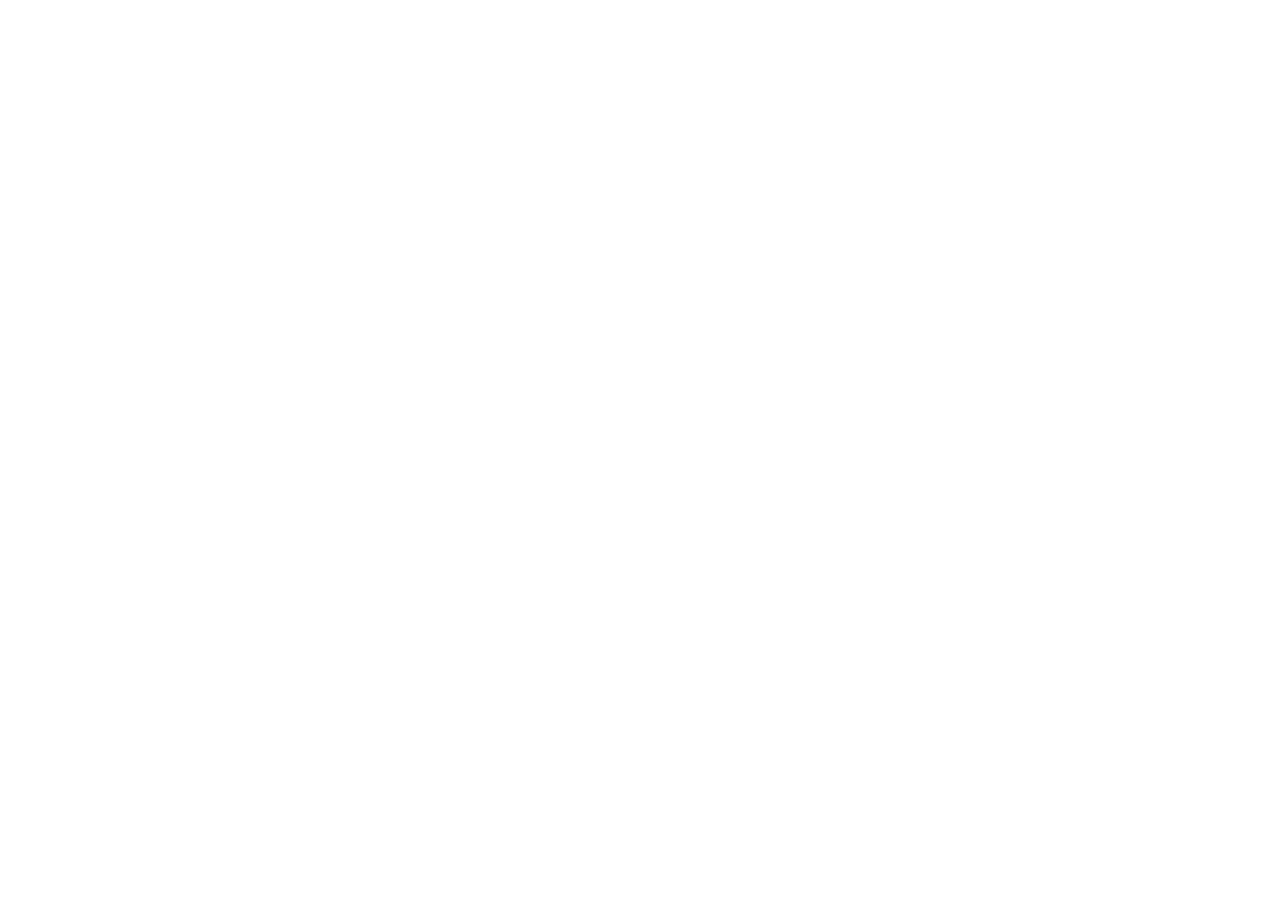
==== clouds.html @ 5653b6a5 "first commit" ====
<!DOCTYPE html>
<html lang="ja">
<head>
    <meta charset="UTF-8">
    <link rel="stylesheet" href="css/clouds.css">
    <link rel="stylesheet" href="css/style.css">
    <title>Document</title>
</head>
<body>
   
</body>
</html>
---- css/style.css ----
* {
    padding: 0;
    margin: 0;
    color: #001E4E;
}

body {
    font-family: 'Noto Sans JP', sans-serif;
}

/*すべてのheaderに------------------*/
header {
    height: 300px;
}

/*コンテンツを1020px以内に収める-------*/
.wrapper {
    width: 1020px;
    margin: auto;
}

/*font系の指示はここ------------------*/
h1 {
    padding: 32px 0px;
    font-size: 32px;
}

header span {
    font-size: 24px;
}

h2 {
    text-align: center;
    font-size: 24px;
}

h3 {
    font-size: 22px;
}

h4{
    font-size: 20px;
}

p {
    font-size: 16px;
}

/*横並びにしたいんだ------------------*/
.flex {
    display: flex;
}

/*すべてのfooterに共通することはここ-----*/
footer {
    height: 200px;
}

footer nav {
    padding: 50px 0px;
    display: flex;
    justify-content: center;
}

footer nav li {
    list-style: none;
}

footer nav li a {
    margin:0px 40px ;
}

footer h3 {
    font-family: Ink Free;
    text-align: center;
}

@media screen and (max-width:479px){
    /* ここにスマホ版のCSSを書いていくよ */
}
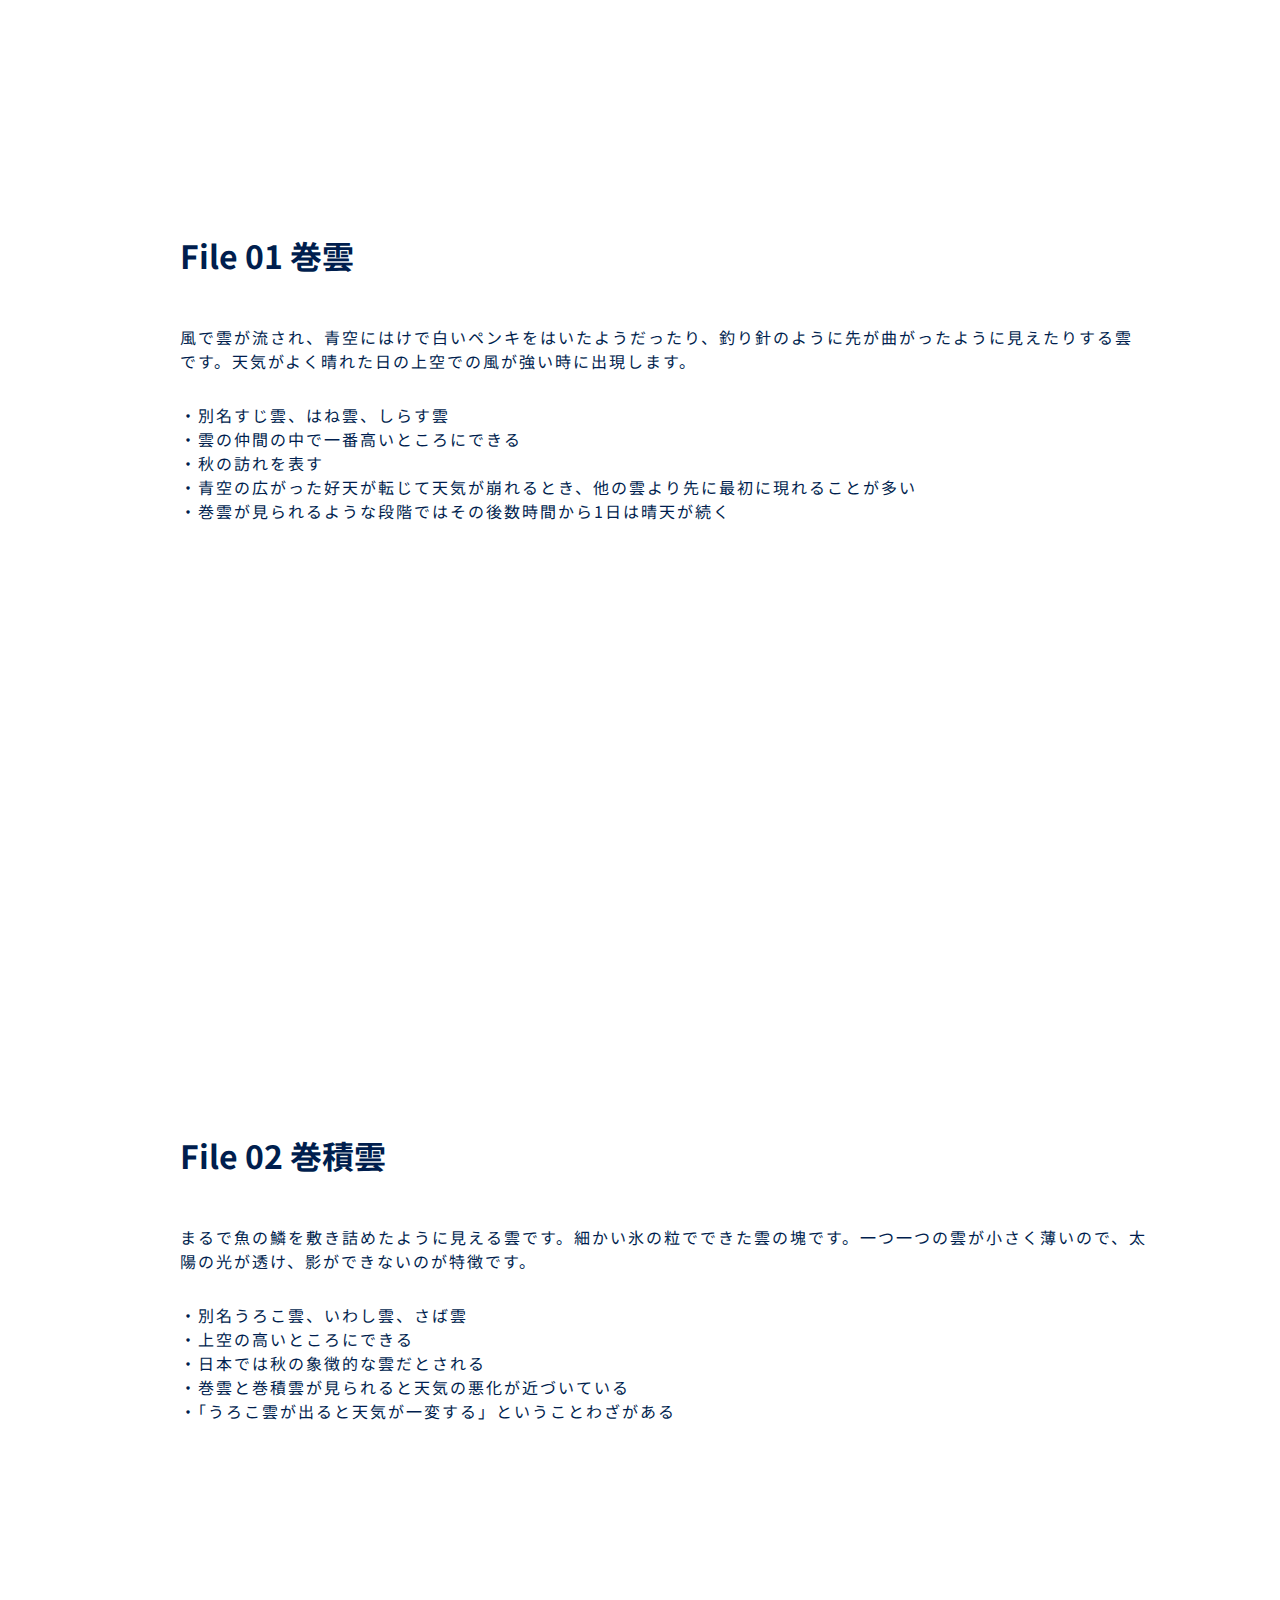
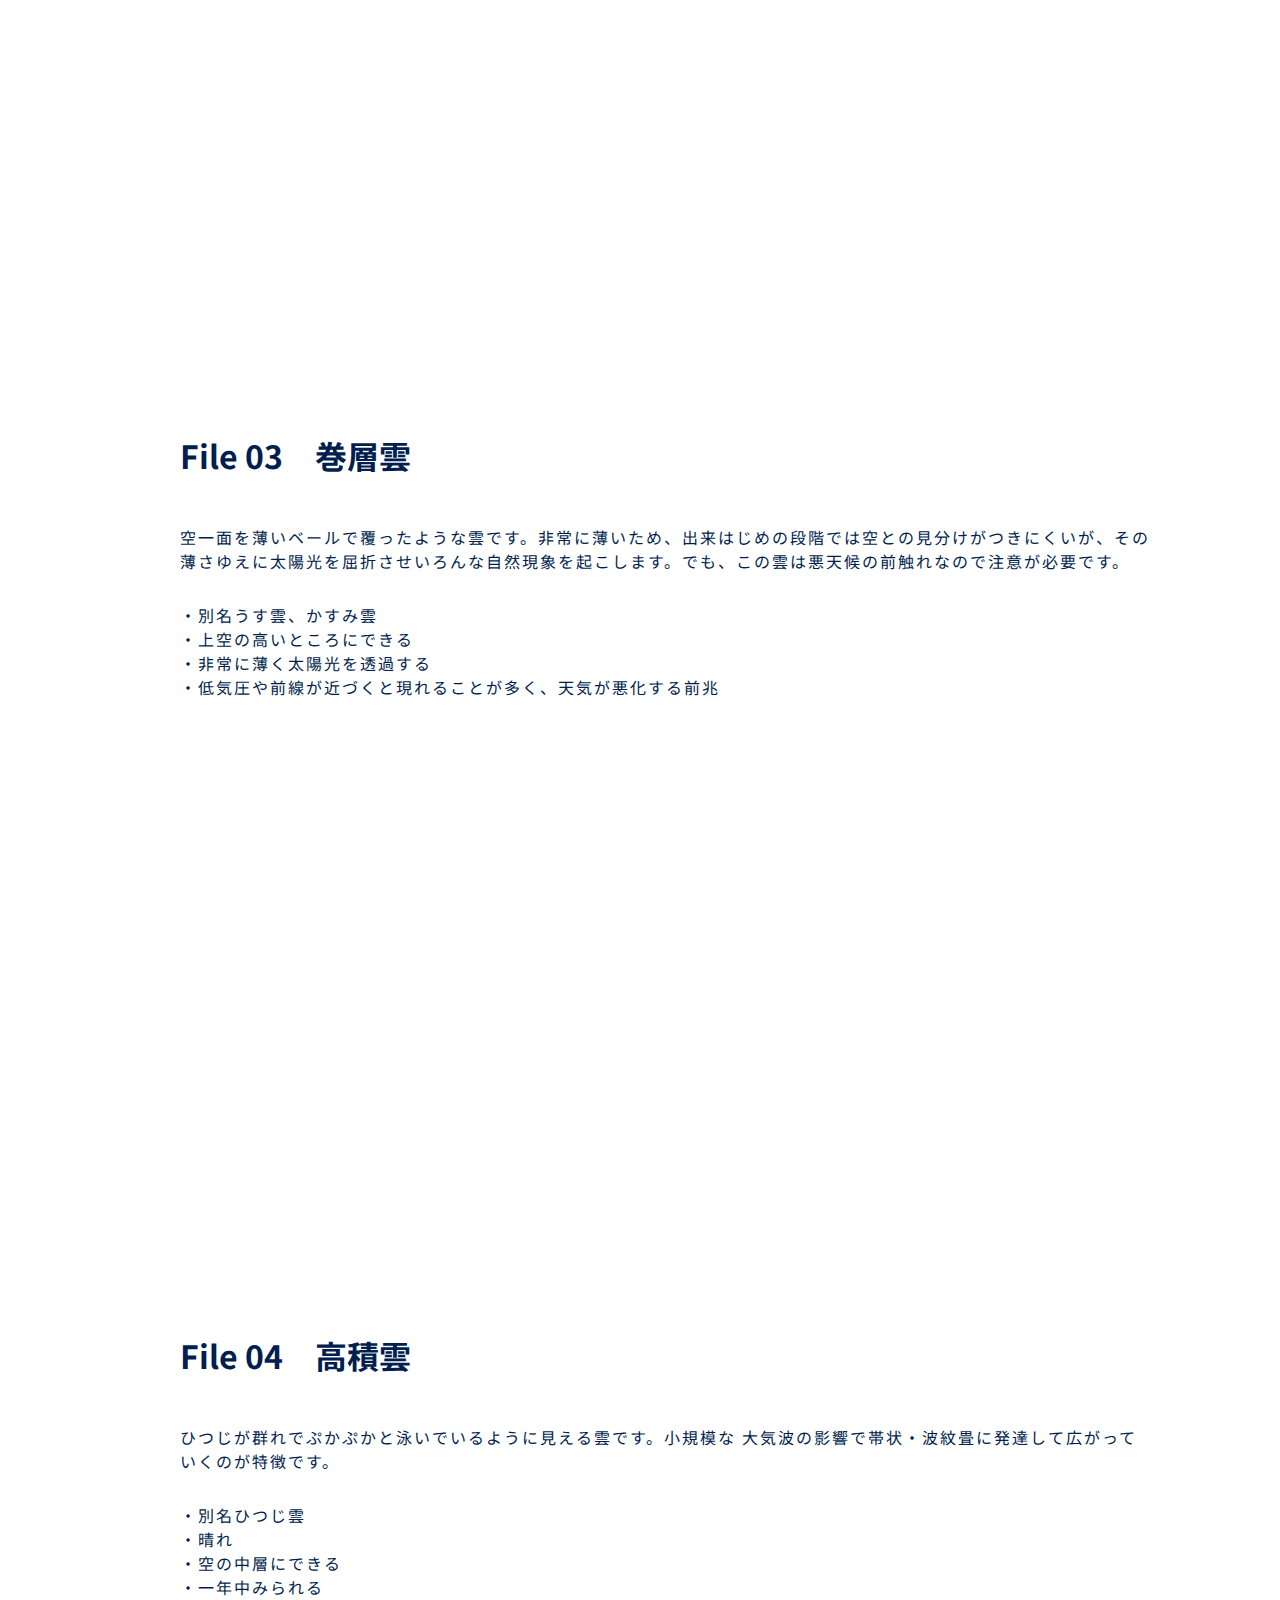
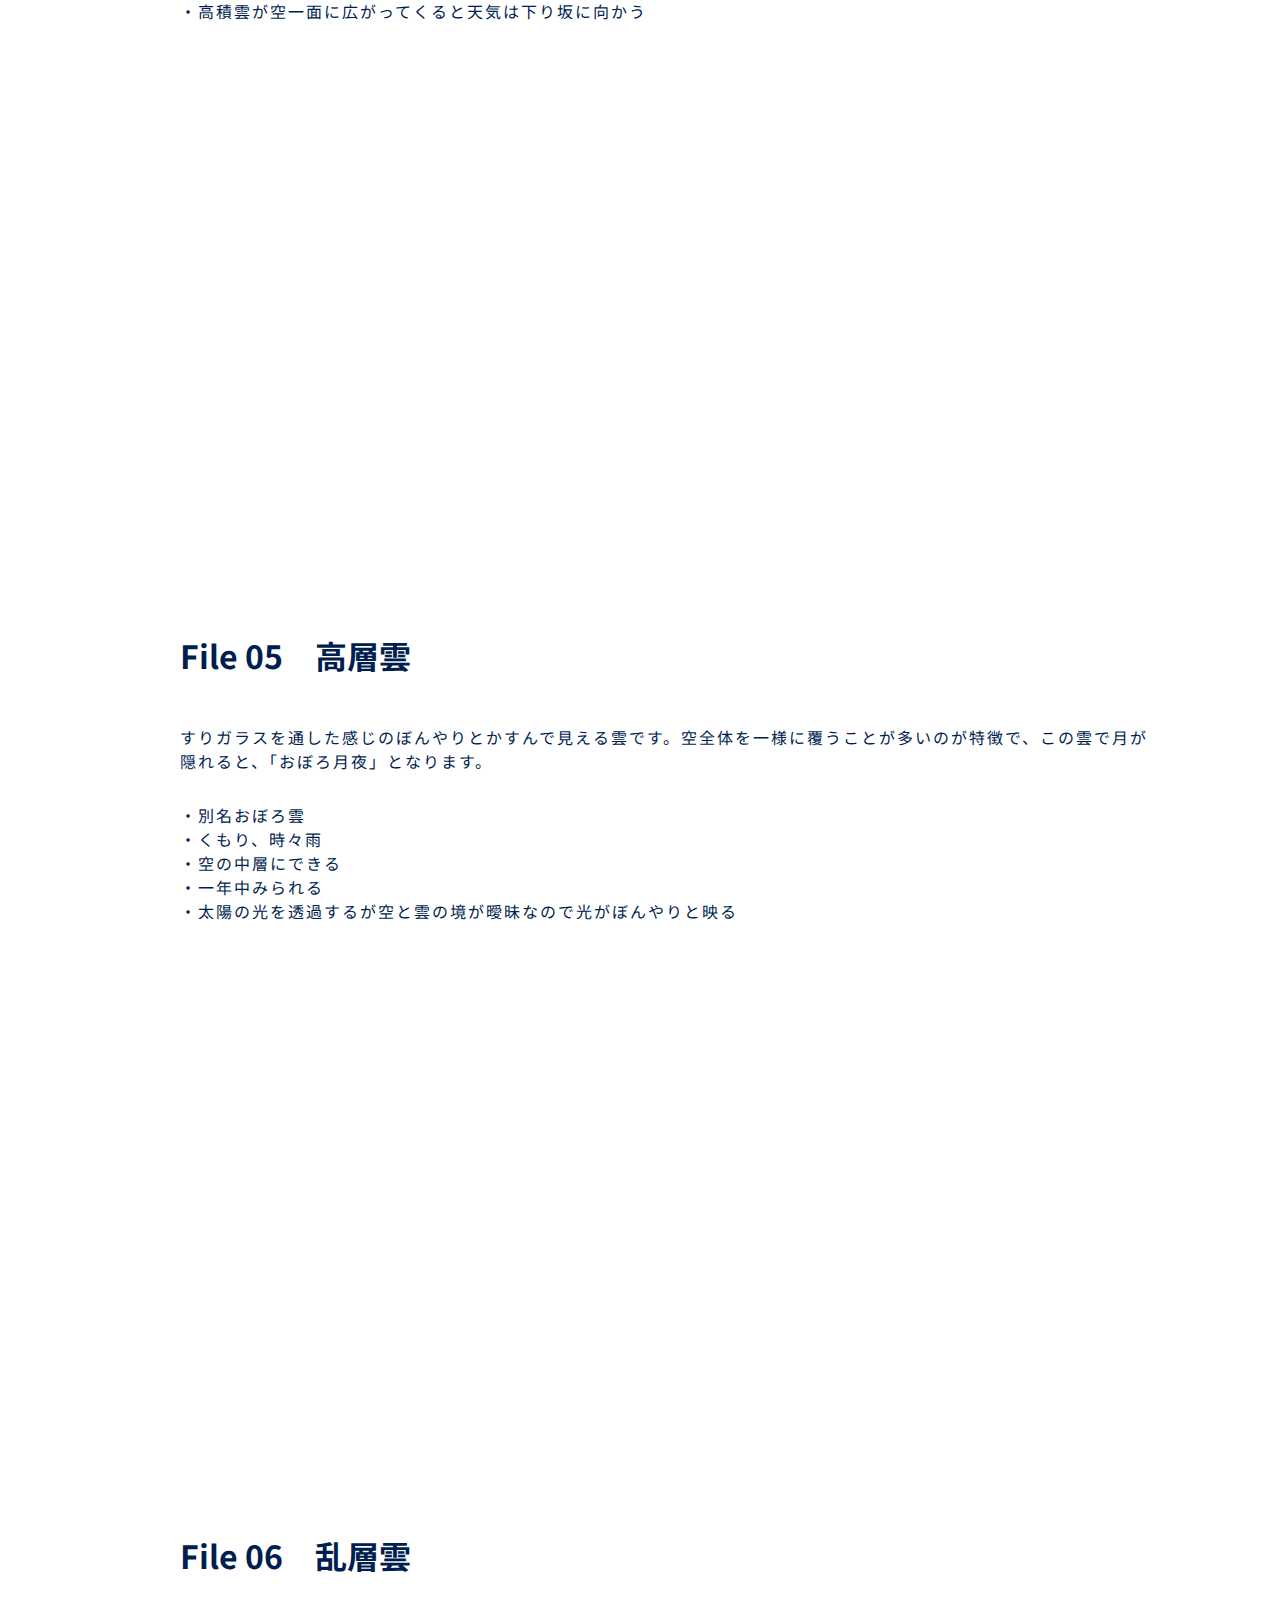
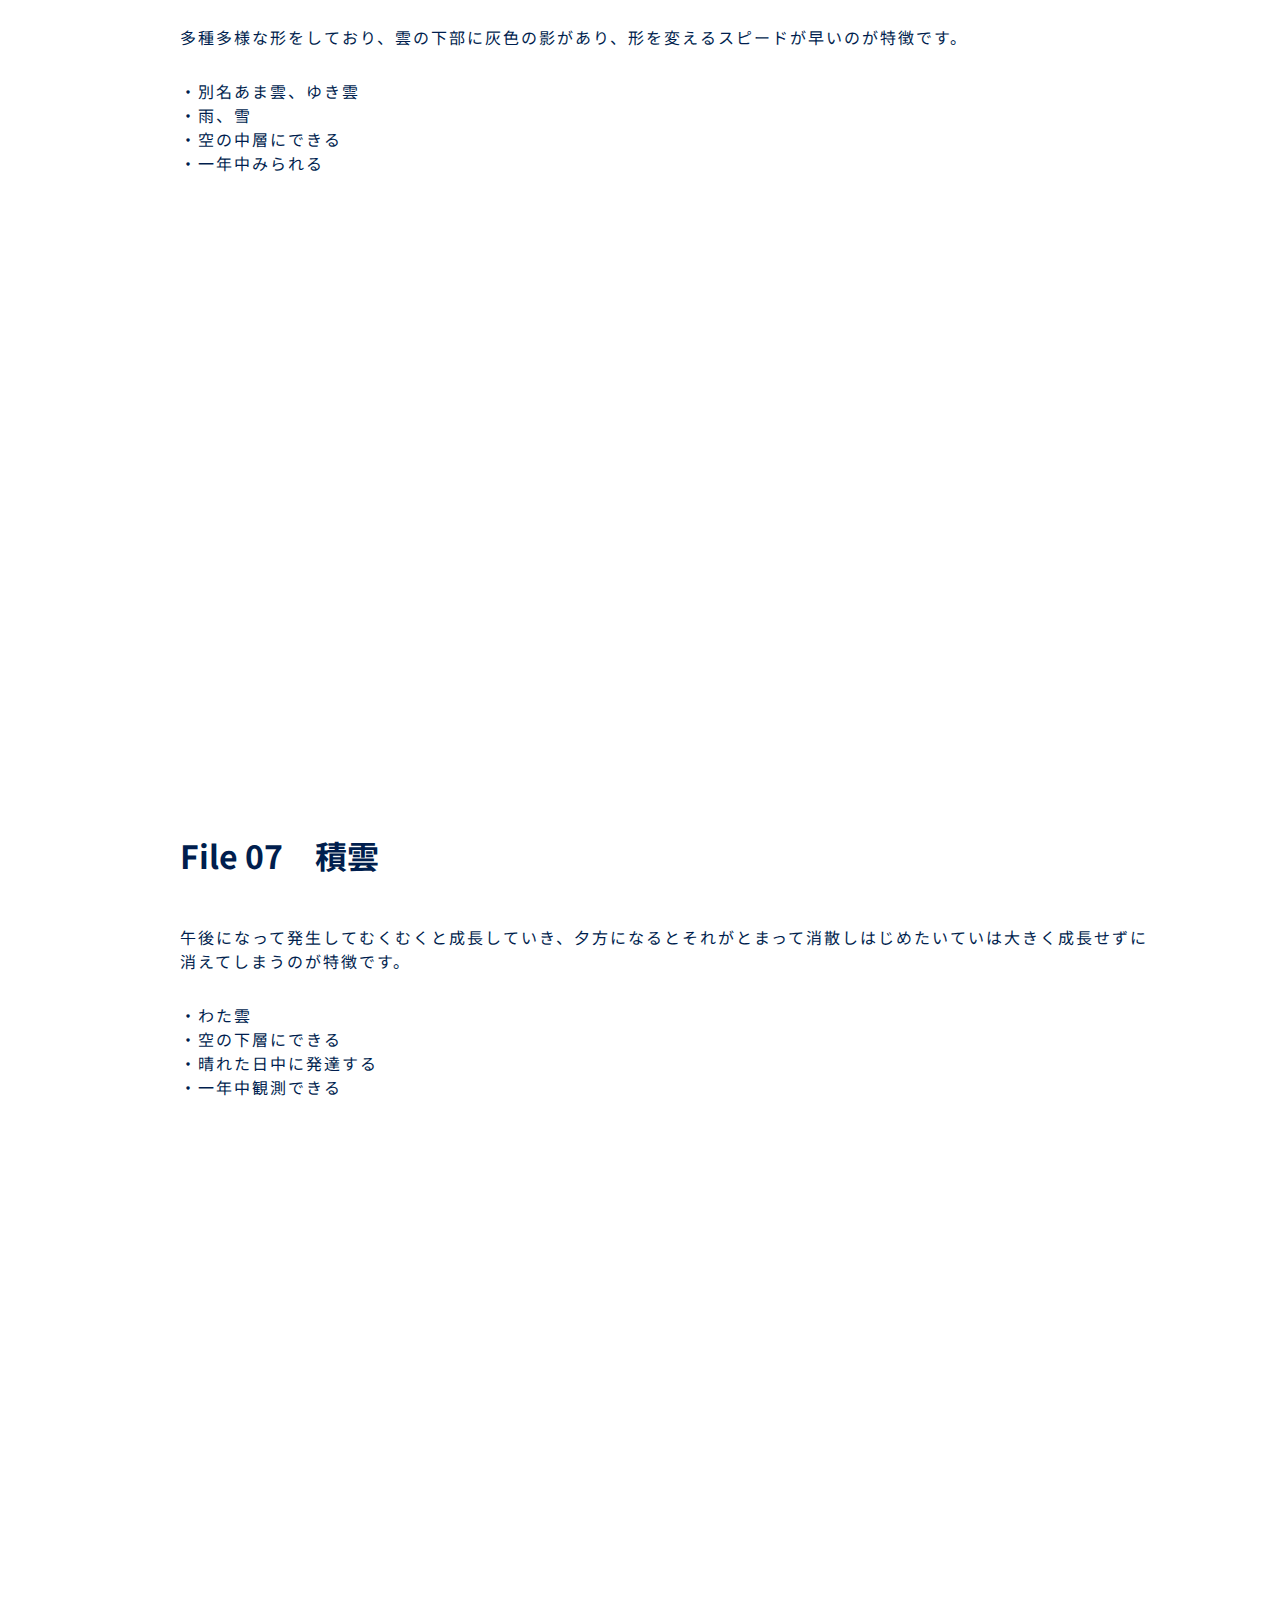
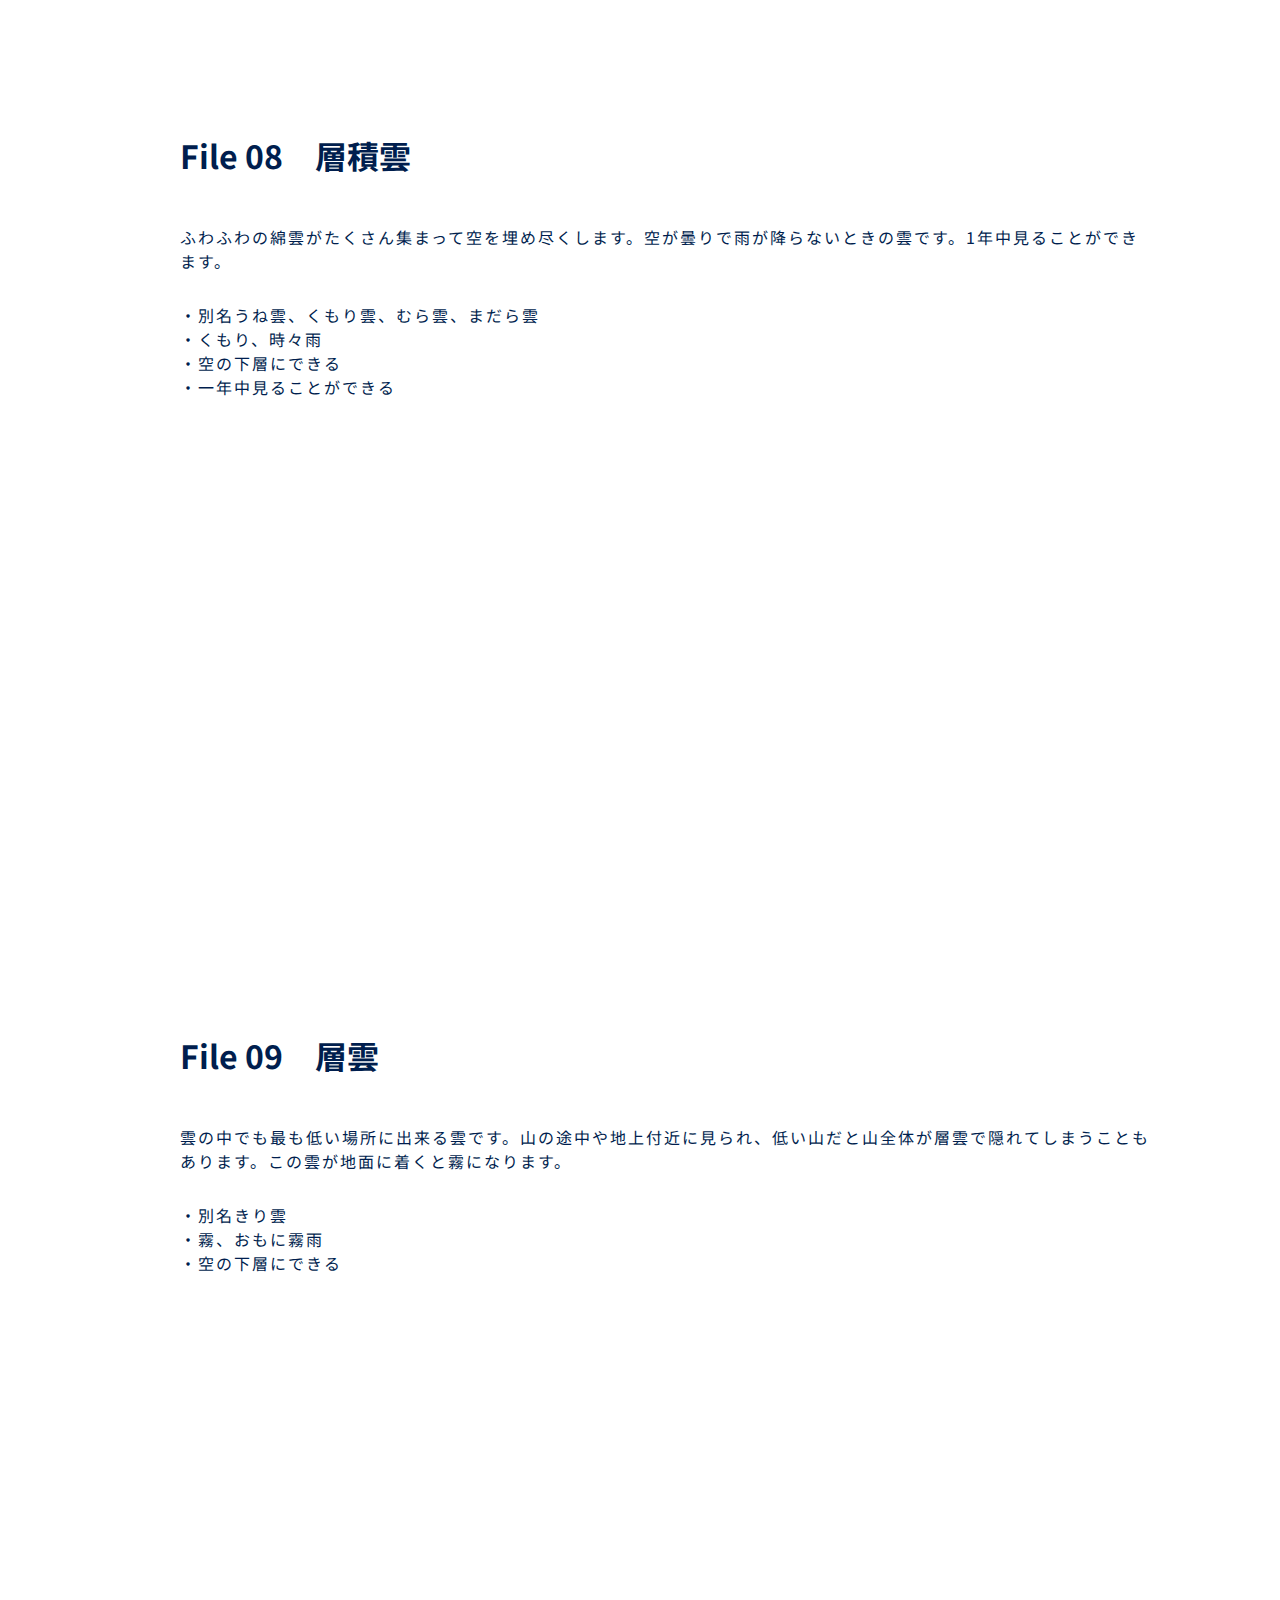
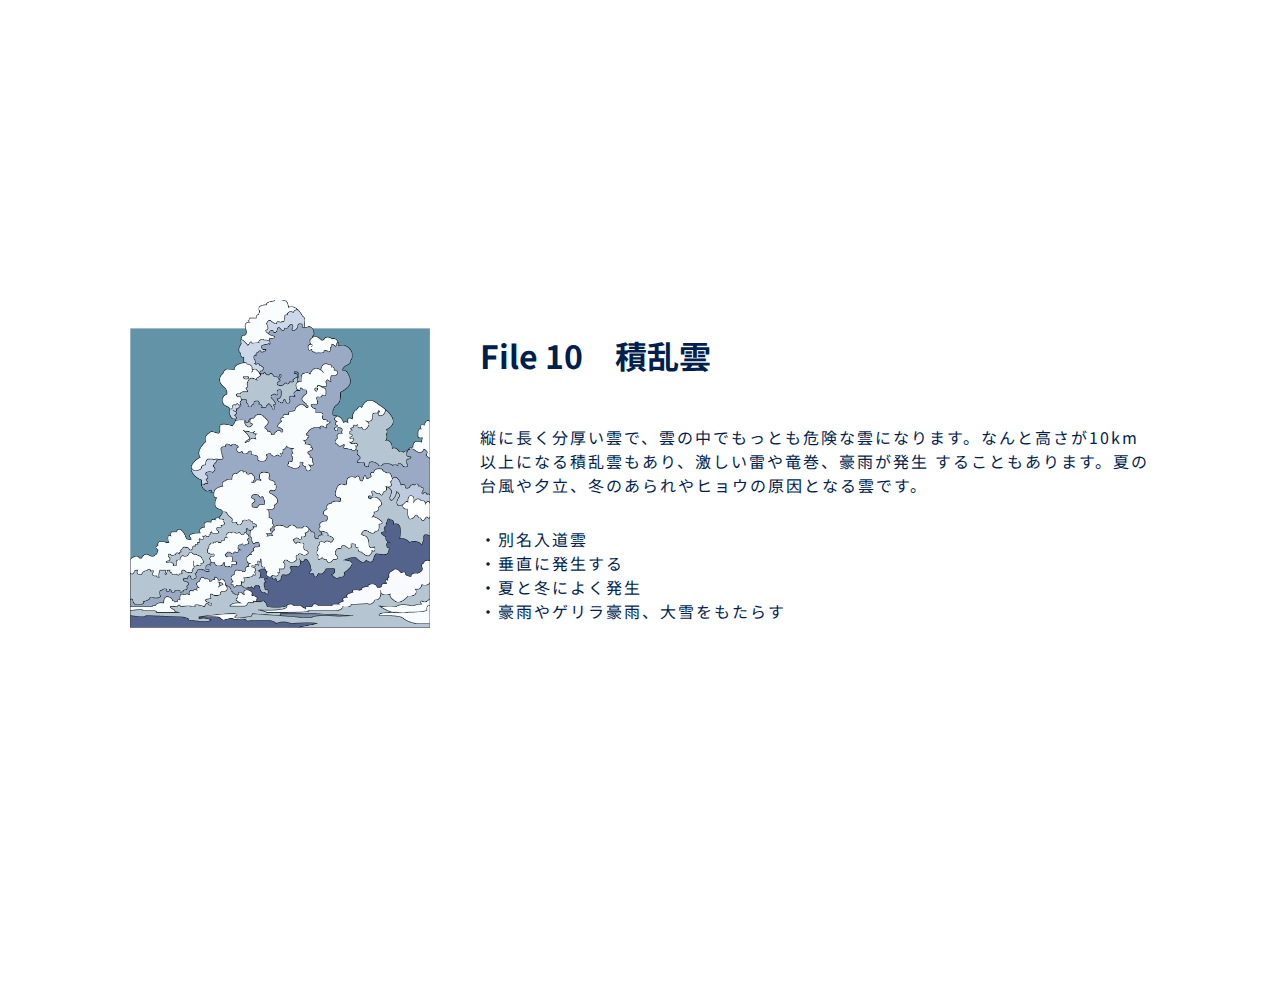
==== commit 4d76b2bf: "10.09_23:00" ====
--- a/clouds.html
+++ b/clouds.html
@@ -4,9 +4,179 @@
     <meta charset="UTF-8">
     <link rel="stylesheet" href="css/clouds.css">
     <link rel="stylesheet" href="css/style.css">
+    <link rel="stylesheet" href="css/menu.css">
+    <link href="https://fonts.googleapis.com/css2?family=Noto+Sans+JP:wght@300&display=swap" rel="stylesheet">
+    <meta name="viewport" content="width=device-width, initial-scale=1.0">
     <title>Document</title>
 </head>
+
 <body>
-   
-</body>
-</html>+    <section id="cloud_all">
+        <section id="cloud1">
+            <header>
+
+            </header>
+            <main class="wrapper">
+                <div class="cloud_txt">
+                    <h1>File 01 巻雲</h1>
+                    <p>風で雲が流され、青空にはけで白いペンキをはいたようだったり、釣り針のように先が曲がったように見えたりする雲です。天気がよく晴れた日の上空での風が強い時に出現します。</p>
+                    <p>・別名すじ雲、はね雲、しらす雲<br>
+                        ・雲の仲間の中で一番高いところにできる<br>
+                        ・秋の訪れを表す<br>
+                        ・青空の広がった好天が転じて天気が崩れるとき、他の雲より先に最初に現れることが多い<br>
+                        ・巻雲が見られるような段階ではその後数時間から1日は晴天が続く</p>
+                </div>
+            </main>
+        </section>
+        <section id="cloud2">
+            <header>
+
+            </header>
+            <main class="wrapper">
+                <div class="cloud_txt">
+                    <h1>File 02 巻積雲</h1>
+                    <p>まるで魚の鱗を敷き詰めたように見える雲です。細かい氷の粒でできた雲の塊です。一つ一つの雲が小さく薄いので、太陽の光が透け、影ができないのが特徴です。</p>
+                    <p>・別名うろこ雲、いわし雲、さば雲<br>
+                        ・上空の高いところにできる<br>
+                        ・日本では秋の象徴的な雲だとされる<br>
+                        ・巻雲と巻積雲が見られると天気の悪化が近づいている<br>
+                        ・「うろこ雲が出ると天気が一変する」ということわざがある<br>
+                    </p>
+                </div>
+            </main>
+        </section>
+        <section id="cloud3">
+            <header>
+
+            </header>
+            <main class="wrapper">
+                <div class="cloud_txt">
+                    <h1>File 03　巻層雲</h1>
+                    <p>空一面を薄いベールで覆ったような雲です。非常に薄いため、出来はじめの段階では空との見分けがつきにくいが、その薄さゆえに太陽光を屈折させいろんな自然現象を起こします。でも、この雲は悪天候の前触れなので注意が必要です。</p>
+                    <p>・別名うす雲、かすみ雲<br>
+                        ・上空の高いところにできる<br>
+                        ・非常に薄く太陽光を透過する<br>
+                        ・低気圧や前線が近づくと現れることが多く、天気が悪化する前兆
+                    </p>
+                </div>
+            </main>
+        </section>
+        <section id="cloud4">
+            <header>
+
+            </header>
+            <main class="wrapper">
+                <div class="cloud_txt">
+                    <h1>File 04　高積雲</h1>
+                    <p>ひつじが群れでぷかぷかと泳いでいるように見える雲です。小規模な
+                        大気波の影響で帯状・波紋畳に発達して広がっていくのが特徴です。</p>
+                    <p>・別名ひつじ雲<br>
+                        ・晴れ<br>
+                        ・空の中層にできる<br>
+                        ・一年中みられる<br>
+                        ・高積雲が空一面に広がってくると天気は下り坂に向かう
+                    </p>
+                </div>
+            </main>
+        </section>
+        <section id="cloud5">
+            <header>
+
+            </header>
+            <main class="wrapper">
+                <div class="cloud_txt">
+                    <h1>File 05　高層雲</h1>
+                    <p>すりガラスを通した感じのぼんやりとかすんで見える雲です。空全体を一様に覆うことが多いのが特徴で、この雲で月が隠れると、「おぼろ月夜」となります。</p>
+                    <p>・別名おぼろ雲<br>
+                        ・くもり、時々雨<br>
+                        ・空の中層にできる<br>
+                        ・一年中みられる<br>
+                        ・太陽の光を透過するが空と雲の境が曖昧なので光がぼんやりと映る
+                    </p>
+                </div>
+            </main>
+        </section>
+        <section id="cloud6">
+            <header>
+
+            </header>
+            <main class="wrapper">
+                <div class="cloud_txt">
+                    <h1>File 06　乱層雲</h1>
+                    <p>多種多様な形をしており、雲の下部に灰色の影があり、形を変えるスピードが早いのが特徴です。</p>
+                    <p>・別名あま雲、ゆき雲<br>
+                        ・雨、雪<br>
+                        ・空の中層にできる<br>
+                        ・一年中みられる
+                    </p>
+                </div>
+            </main>
+        </section>
+        <section id="cloud7">
+            <header>
+
+            </header>
+            <main class="wrapper">
+                <div class="cloud_txt">
+                    <h1>File 07　積雲　</h1>
+                    <p>午後になって発生してむくむくと成長していき、夕方になるとそれがとまって消散しはじめたいていは大きく成長せずに消えてしまうのが特徴です。</p>
+                    <p>・わた雲<br>
+                        ・空の下層にできる<br>
+                        ・晴れた日中に発達する<br>
+                        ・一年中観測できる
+                    </p>
+                </div>
+            </main>
+        </section>
+        <section id="cloud8">
+            <header>
+
+            </header>
+            <main class="wrapper">
+                <div class="cloud_txt">
+                    <h1>File 08　層積雲</h1>
+                    <p>ふわふわの綿雲がたくさん集まって空を埋め尽くします。空が曇りで雨が降らないときの雲です。1年中見ることができます。</p>
+                    <p>・別名うね雲、くもり雲、むら雲、まだら雲<br>
+                        ・くもり、時々雨<br>
+                        ・空の下層にできる<br>
+                        ・一年中見ることができる</p>
+                </div>
+            </main>
+        </section>
+        <section id="cloud9">
+            <header>
+
+            </header>
+            <main class="wrapper">
+                <div class="cloud_txt">
+                    <h1>File 09　層雲</h1>
+                    <p>雲の中でも最も低い場所に出来る雲です。山の途中や地上付近に見られ、低い山だと山全体が層雲で隠れてしまうこともあります。この雲が地面に着くと霧になります。</p>
+                    <p>・別名きり雲<br>
+                        ・霧、おもに霧雨<br>
+                        ・空の下層にできる<br>
+                    </p>
+                </div>
+            </main>
+        </section>
+        <section id="cloud10">
+            <header>
+
+            </header>
+            <main class="wrapper flex">
+                <div>
+                    <img src="img/cloud10.png" alt="">
+                </div>
+                <div class="cloud_txt">
+                    <h1>File 10　積乱雲</h1>
+                    <p>縦に長く分厚い雲で、雲の中でもっとも危険な雲になります。なんと高さが10km以上になる積乱雲もあり、激しい雷や竜巻、豪雨が発生
+                        することもあります。夏の台風や夕立、冬のあられやヒョウの原因となる雲です。</p>
+                    <p>・別名入道雲<br>
+                        ・垂直に発生する<br>
+                        ・夏と冬によく発生<br>
+                        ・豪雨やゲリラ豪雨、大雪をもたらす
+                    </p>
+                </div>
+            </main>
+        </section>
+    </section>
+</body></html>--- a/css/clouds.css
+++ b/css/clouds.css
@@ -0,0 +1,15 @@
+#cloud_all header{
+    height: 200px;
+}
+
+#cloud_all section{
+    height: 100vh;
+}
+
+#cloud_all img{
+    width: 300px;
+}
+
+.cloud_txt{
+padding-left: 50px;
+}--- a/css/style.css
+++ b/css/style.css
@@ -1,80 +1,125 @@
 * {
     padding: 0;
     margin: 0;
-    color: #001E4E;
 }
-
-body {
-    font-family: 'Noto Sans JP', sans-serif;
-}
-
 /*すべてのheaderに------------------*/
 header {
     height: 300px;
 }
-
 /*コンテンツを1020px以内に収める-------*/
 .wrapper {
     width: 1020px;
     margin: auto;
 }
-
 /*font系の指示はここ------------------*/
+body {
+    font-family: 'Noto Sans JP', sans-serif;
+    color: #001E4E;
+}
+header span {
+    font-size: 24px;/*headerの各コンテンツの数字にだけ向けた指示*/
+}
 h1 {
     padding: 32px 0px;
     font-size: 32px;
 }
-
-header span {
-    font-size: 24px;
-}
-
 h2 {
     text-align: center;
     font-size: 24px;
+    padding: 50px 0px 10px;
+    letter-spacing: 3px;
 }
-
 h3 {
-    font-size: 22px;
+    font-size: 20px;
+    padding: 20px 0px;
+    letter-spacing: 2px;
 }
-
-h4{
-    font-size: 20px;
+h4 {
+    font-size: 18px;
 }
-
 p {
     font-size: 16px;
+    padding: 15px 0px;
+     letter-spacing: 2px;
 }
-
 /*横並びにしたいんだ------------------*/
 .flex {
     display: flex;
 }
-
+/*sp版でのみ改行するためのもの！！--------*/
+.br_sp {
+    display: none;
+}
 /*すべてのfooterに共通することはここ-----*/
 footer {
     height: 200px;
 }
-
 footer nav {
     padding: 50px 0px;
     display: flex;
     justify-content: center;
 }
-
 footer nav li {
     list-style: none;
 }
-
 footer nav li a {
-    margin:0px 40px ;
+    margin: 0px 40px;
 }
-
 footer h3 {
     font-family: Ink Free;
     text-align: center;
 }
+/* ---ここからスマホ版----------------------*/
+@media screen and (max-width:479px) {
 
-@media screen and (max-width:479px){
-    /* ここにスマホ版のCSSを書いていくよ */
+    /*すべてのheaderに------------------*/
+    header {
+        width: 100vw;
+        height: 375px;
+    }
+    header h1 {
+        margin: 0px 20px;
+    }
+    header p {
+        margin: 0 20px;
+    }
+    /*コンテンツを365px以内に収める-------*/
+    .wrapper {
+        width: 365px;
+    }
+    /*sp版でのみ改行するためのもの！！--------*/
+    .br_sp {
+        display: inline;
+    }
+    /*font系の指示はここ------------------*/
+    h1 {
+        font-size: 18px;
+    }
+    h2 {
+        font-size: 16px;
+        padding: 20px 0px;
+    }
+    h3 {
+        font-size: 14px;
+         padding: 12px 0px;
+    }
+    h4 {
+        font-size: 13px;
+    }
+    p {
+        font-size: 12px;
+        padding: 10px 0px;
+    }
+    /*すべてのfooterに共通することはここ-----*/
+    footer nav li a {
+        margin: 0px 10px;
+        font-size: 12px;
+    }
+    footer nav li {
+        margin: 10px 0px;
+    }
+    footer nav {
+        flex-wrap: wrap;
+        padding: 20px 0px;
+    }
 }
--- a/css/menu.css
+++ b/css/menu.css
@@ -0,0 +1,111 @@
+header {
+    position: relative;
+}
+
+/*menu*/
+
+.menu_cloud {
+    position: absolute;
+    top: 20px;
+    right: 20px;
+}
+
+.menu {
+    height: 20px;
+    position: absolute;
+    right: 40px;
+    top: 45px;
+    width: 30px;
+    z-index: 99;
+}
+
+ .menu_wrap a:hover{
+    color: #001E4E;
+}
+
+.menu__line {
+    background: #707070;
+    display: block;
+    height: 2px;
+    position: absolute;
+    transition: transform .3s;
+    width: 100%;
+}
+
+.menu__line--center {
+    top: 9px;
+}
+
+.menu__line--bottom {
+    bottom: 0;
+}
+
+
+.menu__line--top.active {
+    top: 8px;
+    transform: rotate(45deg);
+}
+
+.menu__line--center.active {
+    transform: scaleX(0);
+}
+
+.menu__line--bottom.active {
+    bottom: 10px;
+    transform: rotate(135deg);
+}
+
+/*gnav*/
+.gnav {
+    background: #8BA9B2;
+    display: none;
+    height: 100%;
+    position: fixed;
+    width: 100%;
+    z-index: 98;
+}
+
+.gnav__wrap {
+    align-items: center;
+    display: flex;
+    height: 100%;
+    justify-content: center;
+    position: absolute;
+    width: 100%;
+}
+
+.gnav__menu__item {
+    margin: 40px 0;
+}
+
+.gnav__menu__item a {
+    color: #fff;
+    font-size: 2em;
+    font-weight: bold;
+    padding: 40px;
+    text-decoration: none;
+    transition: .5s;
+}
+
+.gnav__menu__item a:hover {
+    color: #666;
+}
+
+.gnav ul li {
+    list-style: none;
+}
+
+@media screen and (max-width:479px) {
+    .gnav__menu__item a {
+        font-size: 14px;
+    }
+
+    .gnav__menu__item {
+        margin: 20px;
+    }
+
+    .gnav__wrap {
+        height: 100vh;
+        width: 100vw;
+    }
+}
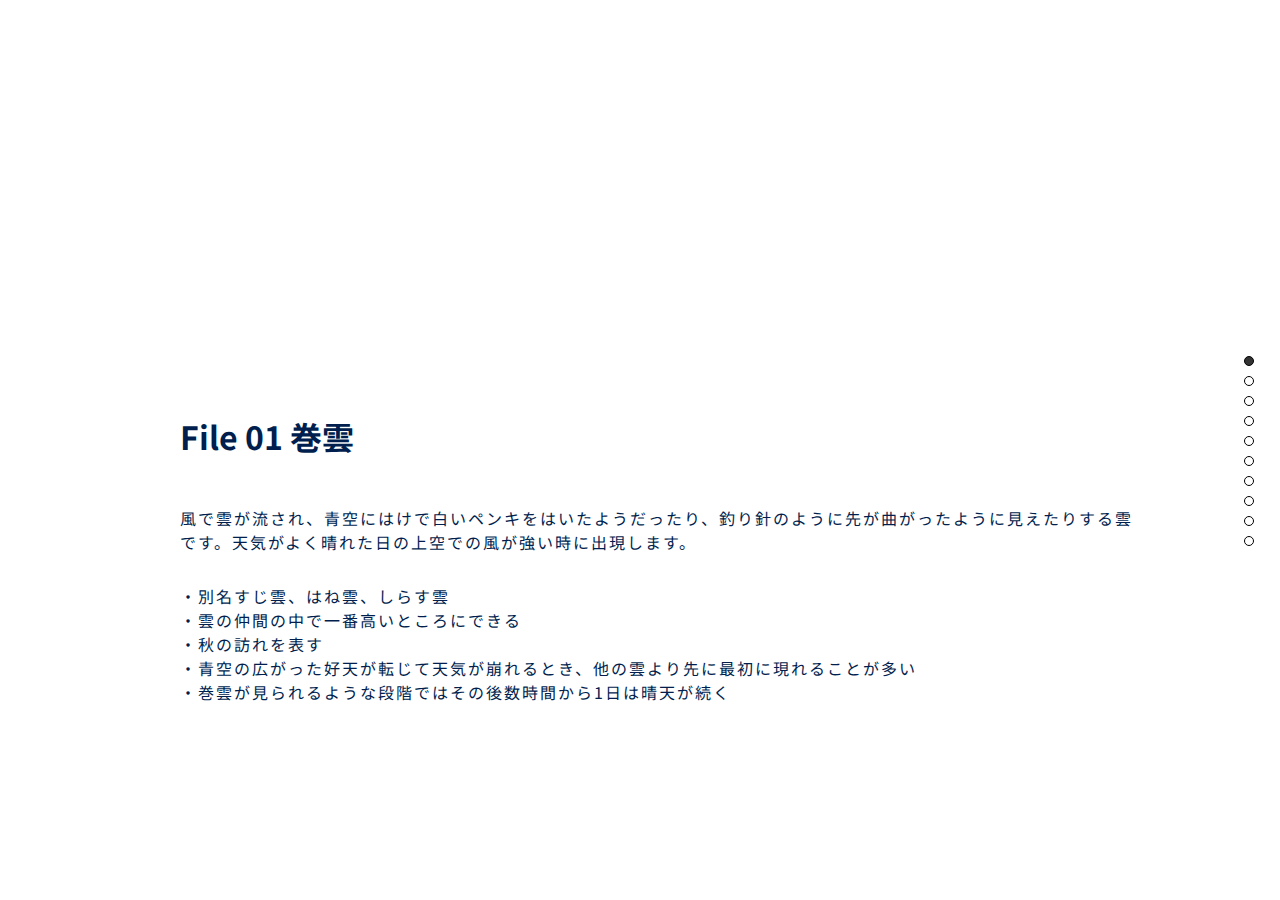
==== commit 39e7db29: "10/10_13;00" ====
--- a/clouds.html
+++ b/clouds.html
@@ -5,14 +5,15 @@
     <link rel="stylesheet" href="css/clouds.css">
     <link rel="stylesheet" href="css/style.css">
     <link rel="stylesheet" href="css/menu.css">
+    <link rel="stylesheet" href="css/jquery.pagepiling.css">
     <link href="https://fonts.googleapis.com/css2?family=Noto+Sans+JP:wght@300&display=swap" rel="stylesheet">
     <meta name="viewport" content="width=device-width, initial-scale=1.0">
     <title>Document</title>
 </head>
 
 <body>
-    <section id="cloud_all">
-        <section id="cloud1">
+    <div id="pagepiling">
+        <section id="cloud1" class="section eachcloud">
             <header>
 
             </header>
@@ -28,7 +29,7 @@
                 </div>
             </main>
         </section>
-        <section id="cloud2">
+        <section id="cloud2" class="section eachcloud">
             <header>
 
             </header>
@@ -45,7 +46,7 @@
                 </div>
             </main>
         </section>
-        <section id="cloud3">
+        <section id="cloud3" class="section eachcloud">
             <header>
 
             </header>
@@ -61,7 +62,7 @@
                 </div>
             </main>
         </section>
-        <section id="cloud4">
+        <section id="cloud4" class="section eachcloud">
             <header>
 
             </header>
@@ -79,7 +80,7 @@
                 </div>
             </main>
         </section>
-        <section id="cloud5">
+        <section id="cloud5" class="section eachcloud">
             <header>
 
             </header>
@@ -96,7 +97,7 @@
                 </div>
             </main>
         </section>
-        <section id="cloud6">
+        <section id="cloud6" class="section eachcloud">
             <header>
 
             </header>
@@ -112,11 +113,14 @@
                 </div>
             </main>
         </section>
-        <section id="cloud7">
-            <header>
-
-            </header>
-            <main class="wrapper">
+        <section id="cloud7" class="section eachcloud">
+            <header>
+
+            </header>
+            <main class="wrapper flex">
+               <div>
+                    <img src="img/cloud7.png" alt="">
+                </div>
                 <div class="cloud_txt">
                     <h1>File 07　積雲　</h1>
                     <p>午後になって発生してむくむくと成長していき、夕方になるとそれがとまって消散しはじめたいていは大きく成長せずに消えてしまうのが特徴です。</p>
@@ -128,11 +132,14 @@
                 </div>
             </main>
         </section>
-        <section id="cloud8">
-            <header>
-
-            </header>
-            <main class="wrapper">
+        <section id="cloud8" class="section eachcloud">
+            <header>
+
+            </header>
+            <main class="wrapper flex">
+               <div>
+                    <img src="img/cloud8.png" alt="">
+                </div>
                 <div class="cloud_txt">
                     <h1>File 08　層積雲</h1>
                     <p>ふわふわの綿雲がたくさん集まって空を埋め尽くします。空が曇りで雨が降らないときの雲です。1年中見ることができます。</p>
@@ -143,11 +150,14 @@
                 </div>
             </main>
         </section>
-        <section id="cloud9">
-            <header>
-
-            </header>
-            <main class="wrapper">
+        <section id="cloud9" class="section eachcloud">
+            <header>
+
+            </header>
+            <main class="wrapper flex">
+               <div>
+                    <img src="img/cloud9.png" alt="">
+                </div>
                 <div class="cloud_txt">
                     <h1>File 09　層雲</h1>
                     <p>雲の中でも最も低い場所に出来る雲です。山の途中や地上付近に見られ、低い山だと山全体が層雲で隠れてしまうこともあります。この雲が地面に着くと霧になります。</p>
@@ -158,7 +168,7 @@
                 </div>
             </main>
         </section>
-        <section id="cloud10">
+        <section id="cloud10" class="section eachcloud">
             <header>
 
             </header>
@@ -178,5 +188,14 @@
                 </div>
             </main>
         </section>
-    </section>
+    </div>
+    <script src="https://ajax.googleapis.com/ajax/libs/jquery/3.5.1/jquery.min.js"></script>
+    <script src="js/jquery.pagepiling.min.js"></script>
+    <script>
+        $(function() {
+            $('#pagepiling').pagepiling({
+                sectionSelector: '.section',
+            });
+        });
+    </script>
 </body></html>--- a/css/clouds.css
+++ b/css/clouds.css
@@ -1,15 +1,35 @@
-#cloud_all header{
+.eachcloud header {
     height: 200px;
 }
 
-#cloud_all section{
-    height: 100vh;
+.eachcloud{
+    background-color: #fff;
 }
 
-#cloud_all img{
+.eachcloud img {
     width: 300px;
 }
 
-.cloud_txt{
-padding-left: 50px;
-}+.cloud_txt {
+    padding-left: 50px;
+}
+
+@media screen and (max-width:479px) {
+    .flex {
+        flex-direction: column;
+    }
+
+    .eachcloud  img {
+        width: 90vw;
+        display: block;
+        margin: 0 auto;
+    }
+
+    .cloud_txt {
+        padding-left: 0px;
+        width: 90vw;
+        display: block;
+        margin: 0 auto;
+    }
+
+}
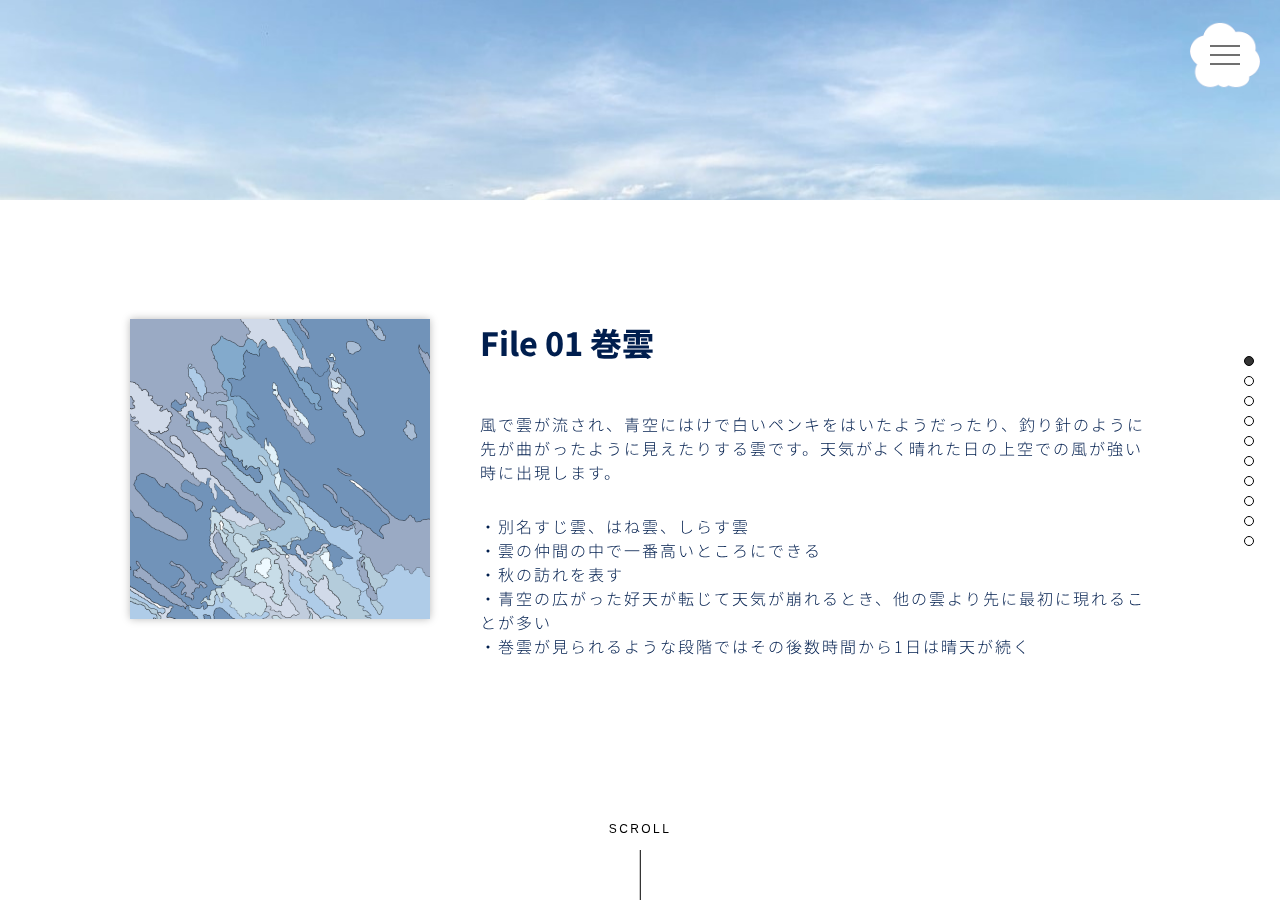
==== commit 02567b3b: "10.17_21:40" ====
--- a/clouds.html
+++ b/clouds.html
@@ -1,23 +1,47 @@
 <!DOCTYPE html>
 <html lang="ja">
+
 <head>
     <meta charset="UTF-8">
+    <link rel="icon" href="img/favicon.ico">
     <link rel="stylesheet" href="css/clouds.css">
     <link rel="stylesheet" href="css/style.css">
+    <link rel="stylesheet" href="css/animation.css">
     <link rel="stylesheet" href="css/menu.css">
     <link rel="stylesheet" href="css/jquery.pagepiling.css">
     <link href="https://fonts.googleapis.com/css2?family=Noto+Sans+JP:wght@300&display=swap" rel="stylesheet">
     <meta name="viewport" content="width=device-width, initial-scale=1.0">
-    <title>Document</title>
+    <title>雲図鑑</title>
 </head>
 
 <body>
     <div id="pagepiling">
-        <section id="cloud1" class="section eachcloud">
-            <header>
-
-            </header>
-            <main class="wrapper">
+        <section id="cloud1" class="section eachcloud pp-scrollable">
+            <header>
+                <img src="img/menu.svg" alt="" width="70px" class="menu_cloud">
+                <a class="menu">
+                    <span class="menu__line menu__line--top"></span>
+                    <span class="menu__line menu__line--center"></span>
+                    <span class="menu__line menu__line--bottom"></span>
+                </a>
+                <nav class="gnav">
+                    <div class="gnav__wrap">
+                        <ul class="gnav__menu">
+                            <li class="gnav__menu__item"><a href="index.html">Home</a></li>
+                            <li class="gnav__menu__item"><a href="index.html#message">Message</a></li>
+                            <li class="gnav__menu__item"><a href="index.html#contents_all">contents</a></li>
+                            <li class="gnav__menu__item"><a href="content1.html">-01 身近な雲</a></li>
+                            <li class="gnav__menu__item"><a href="content2.html">-02 集中豪雨</a></li>
+                            <li class="gnav__menu__item"><a href="content3.html">-03 温暖化</a></li>
+                            <li class="gnav__menu__item"><a href="content4.html">-04 私たちにできること</a></li>
+                        </ul>
+                    </div>
+                </nav>
+            </header>
+            <main class="wrapper flex">
+               <div class="cloud_img">
+                    <img src="img/cloud1.png" alt="">
+                </div>
                 <div class="cloud_txt">
                     <h1>File 01 巻雲</h1>
                     <p>風で雲が流され、青空にはけで白いペンキをはいたようだったり、釣り針のように先が曲がったように見えたりする雲です。天気がよく晴れた日の上空での風が強い時に出現します。</p>
@@ -28,12 +52,34 @@
                         ・巻雲が見られるような段階ではその後数時間から1日は晴天が続く</p>
                 </div>
             </main>
-        </section>
-        <section id="cloud2" class="section eachcloud">
-            <header>
-
-            </header>
-            <main class="wrapper">
+            <a href="#" class="scroll">scroll</a>
+        </section>
+        <section id="cloud2" class="section eachcloud pp-scrollable">
+            <header>
+                <img src="img/menu.svg" alt="" width="70px" class="menu_cloud">
+                <a class="menu">
+                    <span class="menu__line menu__line--top"></span>
+                    <span class="menu__line menu__line--center"></span>
+                    <span class="menu__line menu__line--bottom"></span>
+                </a>
+                <nav class="gnav">
+                    <div class="gnav__wrap">
+                        <ul class="gnav__menu">
+                            <li class="gnav__menu__item"><a href="index.html">Home</a></li>
+                            <li class="gnav__menu__item"><a href="index.html#message">Message</a></li>
+                            <li class="gnav__menu__item"><a href="index.html#contents_all">contents</a></li>
+                            <li class="gnav__menu__item"><a href="content1.html">-01 身近な雲</a></li>
+                            <li class="gnav__menu__item"><a href="content2.html">-02 集中豪雨</a></li>
+                            <li class="gnav__menu__item"><a href="content3.html">-03 温暖化</a></li>
+                            <li class="gnav__menu__item"><a href="content4.html">-04 私たちにできること</a></li>
+                        </ul>
+                    </div>
+                </nav>
+            </header>
+            <main class="wrapper flex">
+               <div class="cloud_img">
+                    <img src="img/cloud2.png" alt="">
+                </div>
                 <div class="cloud_txt">
                     <h1>File 02 巻積雲</h1>
                     <p>まるで魚の鱗を敷き詰めたように見える雲です。細かい氷の粒でできた雲の塊です。一つ一つの雲が小さく薄いので、太陽の光が透け、影ができないのが特徴です。</p>
@@ -45,12 +91,34 @@
                     </p>
                 </div>
             </main>
-        </section>
-        <section id="cloud3" class="section eachcloud">
-            <header>
-
-            </header>
-            <main class="wrapper">
+            <a href="#" class="scroll">scroll</a>
+        </section>
+        <section id="cloud3" class="section eachcloud pp-scrollable">
+            <header>
+                <img src="img/menu.svg" alt="" width="70px" class="menu_cloud">
+                <a class="menu">
+                    <span class="menu__line menu__line--top"></span>
+                    <span class="menu__line menu__line--center"></span>
+                    <span class="menu__line menu__line--bottom"></span>
+                </a>
+                <nav class="gnav">
+                    <div class="gnav__wrap">
+                        <ul class="gnav__menu">
+                            <li class="gnav__menu__item"><a href="index.html">Home</a></li>
+                            <li class="gnav__menu__item"><a href="index.html#message">Message</a></li>
+                            <li class="gnav__menu__item"><a href="index.html#contents_all">contents</a></li>
+                            <li class="gnav__menu__item"><a href="content1.html">-01 身近な雲</a></li>
+                            <li class="gnav__menu__item"><a href="content2.html">-02 集中豪雨</a></li>
+                            <li class="gnav__menu__item"><a href="content3.html">-03 温暖化</a></li>
+                            <li class="gnav__menu__item"><a href="content4.html">-04 私たちにできること</a></li>
+                        </ul>
+                    </div>
+                </nav>
+            </header>
+            <main class="wrapper flex">
+               <div class="cloud_img">
+                    <img src="img/cloud3.png" alt="">
+                </div>
                 <div class="cloud_txt">
                     <h1>File 03　巻層雲</h1>
                     <p>空一面を薄いベールで覆ったような雲です。非常に薄いため、出来はじめの段階では空との見分けがつきにくいが、その薄さゆえに太陽光を屈折させいろんな自然現象を起こします。でも、この雲は悪天候の前触れなので注意が必要です。</p>
@@ -61,12 +129,34 @@
                     </p>
                 </div>
             </main>
-        </section>
-        <section id="cloud4" class="section eachcloud">
-            <header>
-
-            </header>
-            <main class="wrapper">
+            <a href="#" class="scroll">scroll</a>
+        </section>
+        <section id="cloud4" class="section eachcloud pp-scrollable">
+            <header>
+                <img src="img/menu.svg" alt="" width="70px" class="menu_cloud">
+                <a class="menu">
+                    <span class="menu__line menu__line--top"></span>
+                    <span class="menu__line menu__line--center"></span>
+                    <span class="menu__line menu__line--bottom"></span>
+                </a>
+                <nav class="gnav">
+                    <div class="gnav__wrap">
+                        <ul class="gnav__menu">
+                            <li class="gnav__menu__item"><a href="index.html">Home</a></li>
+                            <li class="gnav__menu__item"><a href="index.html#message">Message</a></li>
+                            <li class="gnav__menu__item"><a href="index.html#contents_all">contents</a></li>
+                            <li class="gnav__menu__item"><a href="content1.html">-01 身近な雲</a></li>
+                            <li class="gnav__menu__item"><a href="content2.html">-02 集中豪雨</a></li>
+                            <li class="gnav__menu__item"><a href="content3.html">-03 温暖化</a></li>
+                            <li class="gnav__menu__item"><a href="content4.html">-04 私たちにできること</a></li>
+                        </ul>
+                    </div>
+                </nav>
+            </header>
+            <main class="wrapper flex">
+               <div class="cloud_img">
+                    <img src="img/cloud4.png" alt="">
+                </div>
                 <div class="cloud_txt">
                     <h1>File 04　高積雲</h1>
                     <p>ひつじが群れでぷかぷかと泳いでいるように見える雲です。小規模な
@@ -79,12 +169,34 @@
                     </p>
                 </div>
             </main>
-        </section>
-        <section id="cloud5" class="section eachcloud">
-            <header>
-
-            </header>
-            <main class="wrapper">
+            <a href="#" class="scroll">scroll</a>
+        </section>
+        <section id="cloud5" class="section eachcloud pp-scrollable">
+            <header>
+                <img src="img/menu.svg" alt="" width="70px" class="menu_cloud">
+                <a class="menu">
+                    <span class="menu__line menu__line--top"></span>
+                    <span class="menu__line menu__line--center"></span>
+                    <span class="menu__line menu__line--bottom"></span>
+                </a>
+                <nav class="gnav">
+                    <div class="gnav__wrap">
+                        <ul class="gnav__menu">
+                            <li class="gnav__menu__item"><a href="index.html">Home</a></li>
+                            <li class="gnav__menu__item"><a href="index.html#message">Message</a></li>
+                            <li class="gnav__menu__item"><a href="index.html#contents_all">contents</a></li>
+                            <li class="gnav__menu__item"><a href="content1.html">-01 身近な雲</a></li>
+                            <li class="gnav__menu__item"><a href="content2.html">-02 集中豪雨</a></li>
+                            <li class="gnav__menu__item"><a href="content3.html">-03 温暖化</a></li>
+                            <li class="gnav__menu__item"><a href="content4.html">-04 私たちにできること</a></li>
+                        </ul>
+                    </div>
+                </nav>
+            </header>
+            <main class="wrapper flex">
+               <div class="cloud_img">
+                    <img src="img/cloud5.png" alt="">
+                </div>
                 <div class="cloud_txt">
                     <h1>File 05　高層雲</h1>
                     <p>すりガラスを通した感じのぼんやりとかすんで見える雲です。空全体を一様に覆うことが多いのが特徴で、この雲で月が隠れると、「おぼろ月夜」となります。</p>
@@ -96,12 +208,34 @@
                     </p>
                 </div>
             </main>
-        </section>
-        <section id="cloud6" class="section eachcloud">
-            <header>
-
-            </header>
-            <main class="wrapper">
+            <a href="#" class="scroll">scroll</a>
+        </section>
+        <section id="cloud6" class="section eachcloud pp-scrollable">
+            <header>
+                <img src="img/menu.svg" alt="" width="70px" class="menu_cloud">
+                <a class="menu">
+                    <span class="menu__line menu__line--top"></span>
+                    <span class="menu__line menu__line--center"></span>
+                    <span class="menu__line menu__line--bottom"></span>
+                </a>
+                <nav class="gnav">
+                    <div class="gnav__wrap">
+                        <ul class="gnav__menu">
+                            <li class="gnav__menu__item"><a href="index.html">Home</a></li>
+                            <li class="gnav__menu__item"><a href="index.html#message">Message</a></li>
+                            <li class="gnav__menu__item"><a href="index.html#contents_all">contents</a></li>
+                            <li class="gnav__menu__item"><a href="content1.html">-01 身近な雲</a></li>
+                            <li class="gnav__menu__item"><a href="content2.html">-02 集中豪雨</a></li>
+                            <li class="gnav__menu__item"><a href="content3.html">-03 温暖化</a></li>
+                            <li class="gnav__menu__item"><a href="content4.html">-04 私たちにできること</a></li>
+                        </ul>
+                    </div>
+                </nav>
+            </header>
+            <main class="wrapper flex">
+               <div class="cloud_img">
+                    <img src="img/cloud6.png" alt="">
+                </div>
                 <div class="cloud_txt">
                     <h1>File 06　乱層雲</h1>
                     <p>多種多様な形をしており、雲の下部に灰色の影があり、形を変えるスピードが早いのが特徴です。</p>
@@ -112,13 +246,32 @@
                     </p>
                 </div>
             </main>
-        </section>
-        <section id="cloud7" class="section eachcloud">
-            <header>
-
-            </header>
-            <main class="wrapper flex">
-               <div>
+            <a href="#" class="scroll">scroll</a>
+        </section>
+        <section id="cloud7" class="section eachcloud pp-scrollable">
+            <header>
+                <img src="img/menu.svg" alt="" width="70px" class="menu_cloud">
+                <a class="menu">
+                    <span class="menu__line menu__line--top"></span>
+                    <span class="menu__line menu__line--center"></span>
+                    <span class="menu__line menu__line--bottom"></span>
+                </a>
+                <nav class="gnav">
+                    <div class="gnav__wrap">
+                        <ul class="gnav__menu">
+                            <li class="gnav__menu__item"><a href="index.html">Home</a></li>
+                            <li class="gnav__menu__item"><a href="index.html#message">Message</a></li>
+                            <li class="gnav__menu__item"><a href="index.html#contents_all">contents</a></li>
+                            <li class="gnav__menu__item"><a href="content1.html">-01 身近な雲</a></li>
+                            <li class="gnav__menu__item"><a href="content2.html">-02 集中豪雨</a></li>
+                            <li class="gnav__menu__item"><a href="content3.html">-03 温暖化</a></li>
+                            <li class="gnav__menu__item"><a href="content4.html">-04 私たちにできること</a></li>
+                        </ul>
+                    </div>
+                </nav>
+            </header>
+            <main class="wrapper flex">
+                <div class="cloud_img">
                     <img src="img/cloud7.png" alt="">
                 </div>
                 <div class="cloud_txt">
@@ -131,13 +284,32 @@
                     </p>
                 </div>
             </main>
-        </section>
-        <section id="cloud8" class="section eachcloud">
-            <header>
-
-            </header>
-            <main class="wrapper flex">
-               <div>
+            <a href="#" class="scroll">scroll</a>
+        </section>
+        <section id="cloud8" class="section eachcloud pp-scrollable">
+            <header>
+                <img src="img/menu.svg" alt="" width="70px" class="menu_cloud">
+                <a class="menu">
+                    <span class="menu__line menu__line--top"></span>
+                    <span class="menu__line menu__line--center"></span>
+                    <span class="menu__line menu__line--bottom"></span>
+                </a>
+                <nav class="gnav">
+                    <div class="gnav__wrap">
+                        <ul class="gnav__menu">
+                            <li class="gnav__menu__item"><a href="index.html">Home</a></li>
+                            <li class="gnav__menu__item"><a href="index.html#message">Message</a></li>
+                            <li class="gnav__menu__item"><a href="index.html#contents_all">contents</a></li>
+                            <li class="gnav__menu__item"><a href="content1.html">-01 身近な雲</a></li>
+                            <li class="gnav__menu__item"><a href="content2.html">-02 集中豪雨</a></li>
+                            <li class="gnav__menu__item"><a href="content3.html">-03 温暖化</a></li>
+                            <li class="gnav__menu__item"><a href="content4.html">-04 私たちにできること</a></li>
+                        </ul>
+                    </div>
+                </nav>
+            </header>
+            <main class="wrapper flex">
+                <div class="cloud_img">
                     <img src="img/cloud8.png" alt="">
                 </div>
                 <div class="cloud_txt">
@@ -149,13 +321,32 @@
                         ・一年中見ることができる</p>
                 </div>
             </main>
-        </section>
-        <section id="cloud9" class="section eachcloud">
-            <header>
-
-            </header>
-            <main class="wrapper flex">
-               <div>
+            <a href="#" class="scroll">scroll</a>
+        </section>
+        <section id="cloud9" class="section eachcloud pp-scrollable">
+            <header>
+                <img src="img/menu.svg" alt="" width="70px" class="menu_cloud">
+                <a class="menu">
+                    <span class="menu__line menu__line--top"></span>
+                    <span class="menu__line menu__line--center"></span>
+                    <span class="menu__line menu__line--bottom"></span>
+                </a>
+                <nav class="gnav">
+                    <div class="gnav__wrap">
+                        <ul class="gnav__menu">
+                            <li class="gnav__menu__item"><a href="index.html">Home</a></li>
+                            <li class="gnav__menu__item"><a href="index.html#message">Message</a></li>
+                            <li class="gnav__menu__item"><a href="index.html#contents_all">contents</a></li>
+                            <li class="gnav__menu__item"><a href="content1.html">-01 身近な雲</a></li>
+                            <li class="gnav__menu__item"><a href="content2.html">-02 集中豪雨</a></li>
+                            <li class="gnav__menu__item"><a href="content3.html">-03 温暖化</a></li>
+                            <li class="gnav__menu__item"><a href="content4.html">-04 私たちにできること</a></li>
+                        </ul>
+                    </div>
+                </nav>
+            </header>
+            <main class="wrapper flex">
+                <div class="cloud_img">
                     <img src="img/cloud9.png" alt="">
                 </div>
                 <div class="cloud_txt">
@@ -167,13 +358,32 @@
                     </p>
                 </div>
             </main>
-        </section>
-        <section id="cloud10" class="section eachcloud">
-            <header>
-
-            </header>
-            <main class="wrapper flex">
-                <div>
+            <a href="#" class="scroll">scroll</a>
+        </section>
+        <section id="cloud10" class="section eachcloud pp-scrollable">
+            <header>
+                <img src="img/menu.svg" alt="" width="70px" class="menu_cloud">
+                <a class="menu">
+                    <span class="menu__line menu__line--top"></span>
+                    <span class="menu__line menu__line--center"></span>
+                    <span class="menu__line menu__line--bottom"></span>
+                </a>
+                <nav class="gnav">
+                    <div class="gnav__wrap">
+                        <ul class="gnav__menu">
+                            <li class="gnav__menu__item"><a href="index.html">Home</a></li>
+                            <li class="gnav__menu__item"><a href="index.html#message">Message</a></li>
+                            <li class="gnav__menu__item"><a href="index.html#contents_all">contents</a></li>
+                            <li class="gnav__menu__item"><a href="content1.html">-01 身近な雲</a></li>
+                            <li class="gnav__menu__item"><a href="content2.html">-02 集中豪雨</a></li>
+                            <li class="gnav__menu__item"><a href="content3.html">-03 温暖化</a></li>
+                            <li class="gnav__menu__item"><a href="content4.html">-04 私たちにできること</a></li>
+                        </ul>
+                    </div>
+                </nav>
+            </header>
+            <main class="wrapper flex">
+                <div class="cloud_img">
                     <img src="img/cloud10.png" alt="">
                 </div>
                 <div class="cloud_txt">
@@ -190,6 +400,13 @@
         </section>
     </div>
     <script src="https://ajax.googleapis.com/ajax/libs/jquery/3.5.1/jquery.min.js"></script>
+    <script>
+        $('.menu').on('click', function() {
+            $('.menu__line').toggleClass('active');
+            $('.gnav').fadeToggle();
+        });
+
+    </script>
     <script src="js/jquery.pagepiling.min.js"></script>
     <script>
         $(function() {
@@ -197,5 +414,8 @@
                 sectionSelector: '.section',
             });
         });
+
     </script>
-</body></html>+</body>
+
+</html>
--- a/css/clouds.css
+++ b/css/clouds.css
@@ -1,35 +1,147 @@
+/*headerの画像挿入について*/
+header {
+    -webkit-background-size: cover;
+    background-size: cover;
+    background-repeat: no-repeat;
+}
+
+#cloud1 header {
+    background-image: url(img/ex_cloud1.jpg);
+}
+
+#cloud2 header {
+    background-image: url(img/ex_cloud2.jpg);
+}
+
+#cloud3 header {
+    background-image: url(img/ex_cloud3.jpeg);
+}
+
+#cloud4 header {
+    background-image: url(img/ex_cloud4.jpg);
+}
+
+#cloud5 header {
+    background-image: url(img/ex_cloud5.jpeg);
+}
+
+#cloud6 header {
+    background-image: url(img/ex_cloud6.jpg);
+}
+
+#cloud7 header {
+    background-image: url(img/ex_cloud7.jpg);
+}
+
+#cloud8 header {
+    background-image: url(img/ex_cloud8.jpg);
+}
+
+#cloud9 header {
+    background-image: url(img/ex_cloud9.jpg);
+}
+
+#cloud10 header {
+    background-image: url(img/ex_cloud10.jpg);
+}
+
+main {
+    padding-top: 60px;
+    position: absolute;
+    top: 50%;
+    left: 50%;
+    -webkit-transform: translate(-50%,-50%);
+    -ms-transform:translate(-50%,-50%);
+    -o-transform:translate(-50%,-50%);
+    transform: ;
+}
+
 .eachcloud header {
     height: 200px;
 }
 
-.eachcloud{
+.eachcloud {
     background-color: #fff;
 }
 
-.eachcloud img {
+.eachcloud .wrapper img {
     width: 300px;
+    margin: 32px 0px;
+    box-shadow: -0.05px 0.05px 8px #bbb;
 }
 
 .cloud_txt {
     padding-left: 50px;
 }
 
-@media screen and (max-width:479px) {
-    .flex {
-        flex-direction: column;
+.scroll {
+    display: inline-block;
+    position: absolute;
+    left: 50%;
+    transform: translateX(-50%);
+    bottom: 0;
+    z-index: 2;
+    padding: 10px 10px 65px;
+    overflow: hidden;
+    color: #000;
+    font-size: 12px;
+    font-family: sans-serif;
+    line-height: 1;
+    letter-spacing: .2em;
+    text-transform: uppercase;
+    text-decoration: none;
+}
+
+.scroll::after {
+    content: '';
+    position: absolute;
+    bottom: 0;
+    left: 50%;
+    width: 1px;
+    height: 50px;
+    background: #000;
+}
+
+.scroll::after {
+    animation: sdl 1.5s cubic-bezier(1, 0, 0, 1) infinite;
+}
+
+@keyframes sdl {
+    0% {
+        transform: scale(1, 0);
+        transform-origin: 0 0;
     }
 
-    .eachcloud  img {
-        width: 90vw;
-        display: block;
-        margin: 0 auto;
+    50% {
+        transform: scale(1, 1);
+        transform-origin: 0 0;
     }
 
+    50.1% {
+        transform: scale(1, 1);
+        transform-origin: 0 100%;
+    }
+
+    100% {
+        transform: scale(1, 0);
+        transform-origin: 0 100%;
+    }
+}
+
+
+@media screen and (max-width:479px) {
+    .cloud_img{
+        display: none;
+    }
+    
     .cloud_txt {
         padding-left: 0px;
-        width: 90vw;
+        margin-right: 10px;
+        width: 85vw;
         display: block;
-        margin: 0 auto;
     }
 
+    .scroll {
+        font-size: 10px;
+    }
 }
--- a/css/style.css
+++ b/css/style.css
@@ -2,73 +2,107 @@
     padding: 0;
     margin: 0;
 }
+
 /*すべてのheaderに------------------*/
 header {
     height: 300px;
 }
+
 /*コンテンツを1020px以内に収める-------*/
 .wrapper {
     width: 1020px;
     margin: auto;
 }
+
 /*font系の指示はここ------------------*/
 body {
     font-family: 'Noto Sans JP', sans-serif;
+    font-weight: 300;
     color: #001E4E;
 }
+
 header span {
-    font-size: 24px;/*headerの各コンテンツの数字にだけ向けた指示*/
+    font-size: 24px;
+    /*headerの各コンテンツの数字にだけ向けた指示*/
 }
+
 h1 {
     padding: 32px 0px;
     font-size: 32px;
+    font-weight: 800;
 }
+
 h2 {
     text-align: center;
     font-size: 24px;
     padding: 50px 0px 10px;
     letter-spacing: 3px;
+    text-shadow: 2px 1px 3px #ccc;
 }
+
 h3 {
     font-size: 20px;
     padding: 20px 0px;
     letter-spacing: 2px;
 }
+
 h4 {
     font-size: 18px;
 }
+
 p {
     font-size: 16px;
     padding: 15px 0px;
-     letter-spacing: 2px;
+    letter-spacing: 2px;
 }
+
 /*横並びにしたいんだ------------------*/
 .flex {
+    display: -webkit-flex;
+    display: -moz-flex;
+    display: -ms-flex;
+    display: -o-flex;
     display: flex;
 }
+/*縦並びにしたいんだ------------------*/
+.flex_column {
+    display: -webkit-flex;
+    display: -moz-flex;
+    display: -ms-flex;
+    display: -o-flex;
+    display: flex;
+    flex-direction: column;
+}
+
 /*sp版でのみ改行するためのもの！！--------*/
 .br_sp {
     display: none;
 }
+
 /*すべてのfooterに共通することはここ-----*/
 footer {
     height: 200px;
 }
+
 footer nav {
     padding: 50px 0px;
     display: flex;
     justify-content: center;
 }
+
 footer nav li {
     list-style: none;
 }
+
 footer nav li a {
     margin: 0px 40px;
 }
+
 footer h3 {
     font-family: Ink Free;
     text-align: center;
 }
+
 /* ---ここからスマホ版----------------------*/
 @media screen and (max-width:479px) {
 
@@ -77,47 +111,51 @@
         width: 100vw;
         height: 375px;
     }
-    header h1 {
-        margin: 0px 20px;
-    }
-    header p {
-        margin: 0 20px;
-    }
+
     /*コンテンツを365px以内に収める-------*/
     .wrapper {
-        width: 365px;
+        width: 90vw;
     }
+
     /*sp版でのみ改行するためのもの！！--------*/
     .br_sp {
         display: inline;
     }
+
     /*font系の指示はここ------------------*/
     h1 {
         font-size: 18px;
     }
+
     h2 {
         font-size: 16px;
         padding: 20px 0px;
     }
+
     h3 {
         font-size: 14px;
-         padding: 12px 0px;
+        padding: 12px 0px;
     }
+
     h4 {
         font-size: 13px;
     }
+
     p {
         font-size: 12px;
         padding: 10px 0px;
     }
+
     /*すべてのfooterに共通することはここ-----*/
     footer nav li a {
         margin: 0px 10px;
         font-size: 12px;
     }
+
     footer nav li {
         margin: 10px 0px;
     }
+
     footer nav {
         flex-wrap: wrap;
         padding: 20px 0px;
--- a/css/animation.css
+++ b/css/animation.css
@@ -0,0 +1,465 @@
+/*---画像をhoverしたときに暗くなってキャプションがでる------------------------------------*/
+/*---content1で使用中---------------------------------------------------------------*/
+.img_animation_1 {
+    width: 300px;
+    height: 300px;
+    margin: 0 auto;
+    position: relative;
+}
+
+.img_animation_1 a {
+    text-decoration: none;
+    color: #ffffff;
+}
+
+.img_animation_1 .img {
+    position: absolute;
+    z-index: 0;
+}
+
+.caption {
+    display: table;
+    position: absolute;
+    background-color: rgba(00, 00, 00, 0);
+    width: 100%;
+    height: 300px;
+    text-align: center;
+    z-index: 1;
+    transition: .3s linear;
+    -webkit-transition: .3s linear;
+    -moz-transition: .3s linear;
+    -o-transition: .3s linear;
+    -ms-transition: .3s linear;
+}
+
+.caption .captionContent {
+    display: table-cell;
+    vertical-align: middle;
+}
+
+.caption .link_title {
+    opacity: 0;
+    font-size: 22px;
+    transform: translateY(-100%);
+    -webkit-transform: translateY(-70%);
+    -moz-transform: translateY(-70%);
+    -ms-transform: translateY(-70%);
+    -o-transform: translateY(-70%);
+    transition: .2s linear;
+    -webkit-transition: .3s ease-in-out;
+    -moz-transition: .3s ease-in-out;
+    -o-transition: .3s ease-in-out;
+    -ms-transition: .3s ease-in-out;
+}
+
+.caption h3 {
+    color: #fff;
+}
+
+.caption .line {
+    display: block;
+    background-color: #dddddd;
+    width: 0%;
+    height: 1px;
+    margin: 6px auto 10px;
+    transition: .5s ease-in-put;
+    -webkit-transition: .3s ease-in-out;
+    -moz-transition: .3s ease-in-out;
+    -o-transition: .3s ease-in-out;
+    -ms-transition: .3s ease-in-out;
+}
+
+.caption .description {
+    opacity: 0;
+    font-size: 12px;
+    transform: translateY(100%);
+    -webkit-transform: translateY(100%);
+    -moz-transform: translateY(100%);
+    -ms-transform: translateY(100%);
+    -o-transform: translateY(100%);
+    transition: .3s linear;
+    -webkit-transition: .3s ease-in-out;
+    -moz-transition: .3s ease-in-out;
+    -o-transition: .3s ease-in-out;
+    -ms-transition: .3s ease-in-out;
+}
+
+a .caption .description {
+    color: #fff;
+}
+
+a:hover .caption {
+    background-color: rgba(00, 00, 00, .6);
+}
+
+a:hover .caption .link_title {
+    opacity: 100;
+    transform: translateY(0%);
+    -webkit-transform: translateY(0%);
+    -moz-transform: translateY(0%);
+    -ms-transform: translateY(0%);
+    -o-transform: translateY(0%);
+}
+
+a:hover .caption .line {
+    width: 60%;
+}
+
+a:hover .caption .description {
+    opacity: 100;
+    transform: translateY(0%);
+    -webkit-transform: translateY(0%);
+    -moz-transform: translateY(0%);
+    -ms-transform: translateY(0%);
+    -o-transform: translateY(0%);
+}
+
+/*content2で使用中-----------------------------------------*/
+#rain_1 {
+    position: relative;
+}
+
+#rain_1 .rain_img_2 {
+    position: absolute;
+    top: 30%;
+    left: 50%;
+    -webkit-transform: translateX(-50%);
+    -ms-transform: translateX(-50%);
+    -o-transform: translateX(-50%);
+    transform: translateX(-50%);
+}
+
+#rain_2 {
+    position: relative;
+}
+
+#rain_2 .rain_img_2 {
+    position: absolute;
+    top: 30%;
+    left: 50%;
+    -webkit-transform: translateX(-50%);
+    -ms-transform: translateX(-50%);
+    -o-transform: translateX(-50%);
+    transform: translateX(-50%);
+}
+
+#rain_3 {
+    position: relative;
+}
+
+#rain_3 .rain_img_2 {
+    position: absolute;
+    top: 30%;
+    left: 50%;
+    -webkit-transform: translateX(-50%);
+    -ms-transform: translateX(-50%);
+    -o-transform: translateX(-50%);
+    transform: translateX(-50%);
+}
+
+#rain_4 {
+    position: relative;
+}
+
+#rain_4 .rain_img_2 {
+    position: absolute;
+    top: 30%;
+    left: 50%;
+    -webkit-transform: translateX(-50%);
+    -ms-transform: translateX(-50%);
+    -o-transform: translateX(-50%);
+    transform: translateX(-50%);
+}
+
+.rain_img_2:hover {
+    animation: rain 1.5s infinite;
+}
+
+@keyframes rain {
+    0% {
+        height: 0;
+    }
+
+    100% {
+        height: 40px;
+    }
+}
+
+#snow {
+    position: relative;
+}
+
+#snow .snow_img_1 {
+    position: absolute;
+    top: 0;
+    left: 50%;
+    -webkit-transform: translate(-50%, 0);
+    -ms-transform: translate(-50%, 0);
+    -o-transform: translate(-50%, 0);
+    transform: translate(-50%, 0);
+}
+
+.snow_img_1:hover {
+    animation: snow 1.5s infinite;
+}
+
+@keyframes snow {
+    0% {
+        -webkit-transform: translate(-50%, 0);
+        -ms-transform: translate(-50%, 0);
+        -o-transform: translate(-50%, 0);
+        transform: translate(-50%, 0);
+    }
+
+    100% {
+        -webkit-transform: translate(-50%, 30px);
+        -ms-transform: translate(-50%, 30px);
+        -o-transform: translate(-50%, 30px);
+        transform: translate(-50%, 30px);
+    }
+}
+    .typhooon_animation:hover {
+        animation: typhoon .8s infinite linear;
+    }
+
+    
+    @keyframes typhoon {
+        0% {
+            -webkit-transform: rotate(0deg);
+            -ms-transform: rotate(0deg);
+            -o-transform: rotate(0deg);
+            transform: rotate(0deg);
+        }
+        100% {
+            -webkit-transform: rotate(360deg);
+            -ms-transform: rotate(360deg);
+            -o-transform: rotate(360deg);
+            transform: rotate(360deg);
+        }
+}
+
+    /*下線を少し話す----------------------------------------------------------*/
+    .link_underline {
+        text-decoration: none;
+        position: relative;
+        display: inline-block;
+    }
+
+    .link_underline::after {
+        position: absolute;
+        bottom: -3px;
+        left: 0;
+        content: '';
+        width: 100%;
+        height: 0.5px;
+        background: #333;
+        transform-origin: left top;
+        -webkit-transform: translateY(3px);
+        -ms-transform: translateY(3px);
+        -o-transform: translateY(3px);
+        transform: translateY(3px);
+        -webkit-transition: transform .3s;
+        -o-transition: transform .3s;
+        transition: transform .3s;
+    }
+
+    .link_underline:hover::after {
+        -webkit-transform: translateY(-1px);
+        -ms-transform: translateY(-1px);
+        -o-transform: translateY(-1px);
+        transform: translateY(-1px);
+    }
+
+    .link_underline_white {
+        text-decoration: none;
+        position: relative;
+        display: inline-block;
+    }
+
+    .link_underline_white::after {
+        position: absolute;
+        bottom: -3px;
+        left: 0;
+        content: '';
+        width: 100%;
+        height: 0.5px;
+        background: #fff;
+        transform-origin: left top;
+        -webkit-transform: translateY(3px);
+        -ms-transform: translateY(3px);
+        -o-transform: translateY(3px);
+        transform: translateY(3px);
+        -webkit-transition: transform .3s;
+        -o-transition: transform .3s;
+        transition: transform .3s;
+    }
+
+    .link_underline_white:hover::after {
+        -webkit-transform: translateY(-1px);
+        -ms-transform: translateY(-1px);
+        -o-transform: translateY(-1px);
+        transform: translateY(-1px);
+    }
+
+    #weather_link_all h3 {
+        opacity: 1;
+        -webkit-transition: transform .3s;
+        -o-transition: transform .3s;
+        transition: transform .3s;
+    }
+
+    #weather_link_all h3:hover {
+        opacity: 0.5;
+        -webkit-transition: transform .3s;
+        -o-transition: transform .3s;
+        transition: transform .3s;
+    }
+
+    /*------ここからaタグの下線のアニメーションについて------------------------------------*/
+
+
+    .underline {
+        position: relative;
+        display: inline-block;
+        text-decoration: none;
+    }
+
+    .underline::after {
+        position: absolute;
+        bottom: -3px;
+        left: 0;
+        content: '';
+        width: 100%;
+        height: 0.5px;
+        background: #333;
+        transform: scale(0, 1);
+        transform-origin: left top;
+        transition: transform .4s;
+    }
+
+    .underline:hover::after {
+        transform: scale(1, 1);
+    }
+
+    /*----SNSのbuttonanimation------------------*/
+
+    .btn {
+        display: inline-block;
+        width: 50px;
+        height: 50px;
+        background: var(--btn);
+        border-radius: 15%;
+        box-shadow: 0 2.5px 5px -2.5px #000;
+        color: var(--icon);
+        overflow: hidden;
+        position: relative;
+        transition: 0.4s ease-in-out;
+        -webkit-transition: .4s ease-in-out;
+        -o-transition: .4s ease-in-out;
+        transition: .4s ease-in-out;
+    }
+
+    .btn i {
+        position: relative;
+        top: 15px;
+        left: 15px;
+        font-size: 20px;
+        -webkit-transition: .6s ease-in-out;
+        -o-transition: .6s ease-in-out;
+        transition: .6s ease-in-out;
+    }
+
+    .btn:hover {
+        background: var(--bg);
+        box-shadow: none;
+    }
+
+    .btn:hover i {
+        transform: scale(1.2);
+        color: #fff;
+    }
+
+    .btn::before {
+        content: "";
+        position: absolute;
+        width: 120%;
+        height: 120%;
+        background: var(--btn-hover);
+        transform: rotate(45deg);
+        left: -110%;
+        top: 90%;
+        transform-origin: 50% 50%;
+        border-radius: 50%;
+        opacity: 0;
+    }
+
+    .btn:hover::before {
+        transform: scale(1.2);
+        box-shadow: inset 0px 5px 23px -9px #000;
+        opacity: 1;
+        animation: sweet 0.7s 1;
+        top: -10%;
+        left: -10%;
+    }
+
+    @keyframes sweet {
+        0% {
+            left: -110%;
+            top: 90%;
+        }
+
+        50% {
+            left: 10%;
+            top: -30%;
+        }
+
+        100% {
+            top: -10%;
+            left: -10%;
+        }
+    }
+
+    #home_btn {
+        --bg: #fff;
+        --btn-hover: #a0522d;
+        --btn: #fff;
+        --icon: #a0522d;
+    }
+
+    #instagram_btn {
+        --bg: #fff;
+        --btn-hover: #db7093;
+        --btn: #fff;
+        --icon: #db7093;
+    }
+
+    #twitter_btn {
+        --bg: #fff;
+        --btn-hover: #6495ed;
+        --btn: #fff;
+        --icon: #6495ed;
+    }
+
+    @media screen and (max-width:479px) {
+        .img_animation_1 {
+            width: 200px;
+            height: 250px;
+            margin-top: 50px;
+        }
+
+        .caption {
+            height: 200px;
+        }
+
+        .caption .link_title {
+            opacity: 1;
+            color: #001E4E;
+            font-size: 14px;
+            width: 100px;
+            margin: 0 auto;
+        }
+
+        .caption .captionContent {
+            vertical-align: super;
+        }
+    }
--- a/css/menu.css
+++ b/css/menu.css
@@ -8,6 +8,10 @@
     position: absolute;
     top: 20px;
     right: 20px;
+}
+
+.menu_wrap{
+    cursor: pointer;
 }
 
 .menu {
@@ -43,7 +47,10 @@
 
 .menu__line--top.active {
     top: 8px;
-    transform: rotate(45deg);
+    -webkit-transform:rotate(45deg);
+    -ms-transform:rotate(45deg);
+    -o-transform:rotate(45deg);
+    transform:rotate(45deg);
 }
 
 .menu__line--center.active {
@@ -81,11 +88,23 @@
 .gnav__menu__item a {
     color: #fff;
     font-size: 2em;
-    font-weight: bold;
     padding: 40px;
     text-decoration: none;
     transition: .5s;
 }
+
+.gnav__menu li:nth-of-type(1){
+        line-height: 50px;
+    font-size: 20px;
+    }
+        .gnav__menu li:nth-of-type(2){
+        line-height: 50px;
+            font-size: 20px
+    }
+        .gnav__menu li:nth-of-type(3){
+        line-height: 50px;
+            font-size: 20px
+    }
 
 .gnav__menu__item a:hover {
     color: #666;
@@ -98,6 +117,7 @@
 @media screen and (max-width:479px) {
     .gnav__menu__item a {
         font-size: 14px;
+        line-height: 30px;
     }
 
     .gnav__menu__item {
@@ -108,4 +128,16 @@
         height: 100vh;
         width: 100vw;
     }
+    .gnav__menu li:nth-of-type(1){
+        line-height: 60px;
+    }
+        .gnav__menu li:nth-of-type(2){
+        line-height: 60px;
+    }
+        .gnav__menu li:nth-of-type(3){
+        line-height: 40px;
+    }
+    .weather_cloud{
+        margin-bottom: 20px;
+    }
 }
